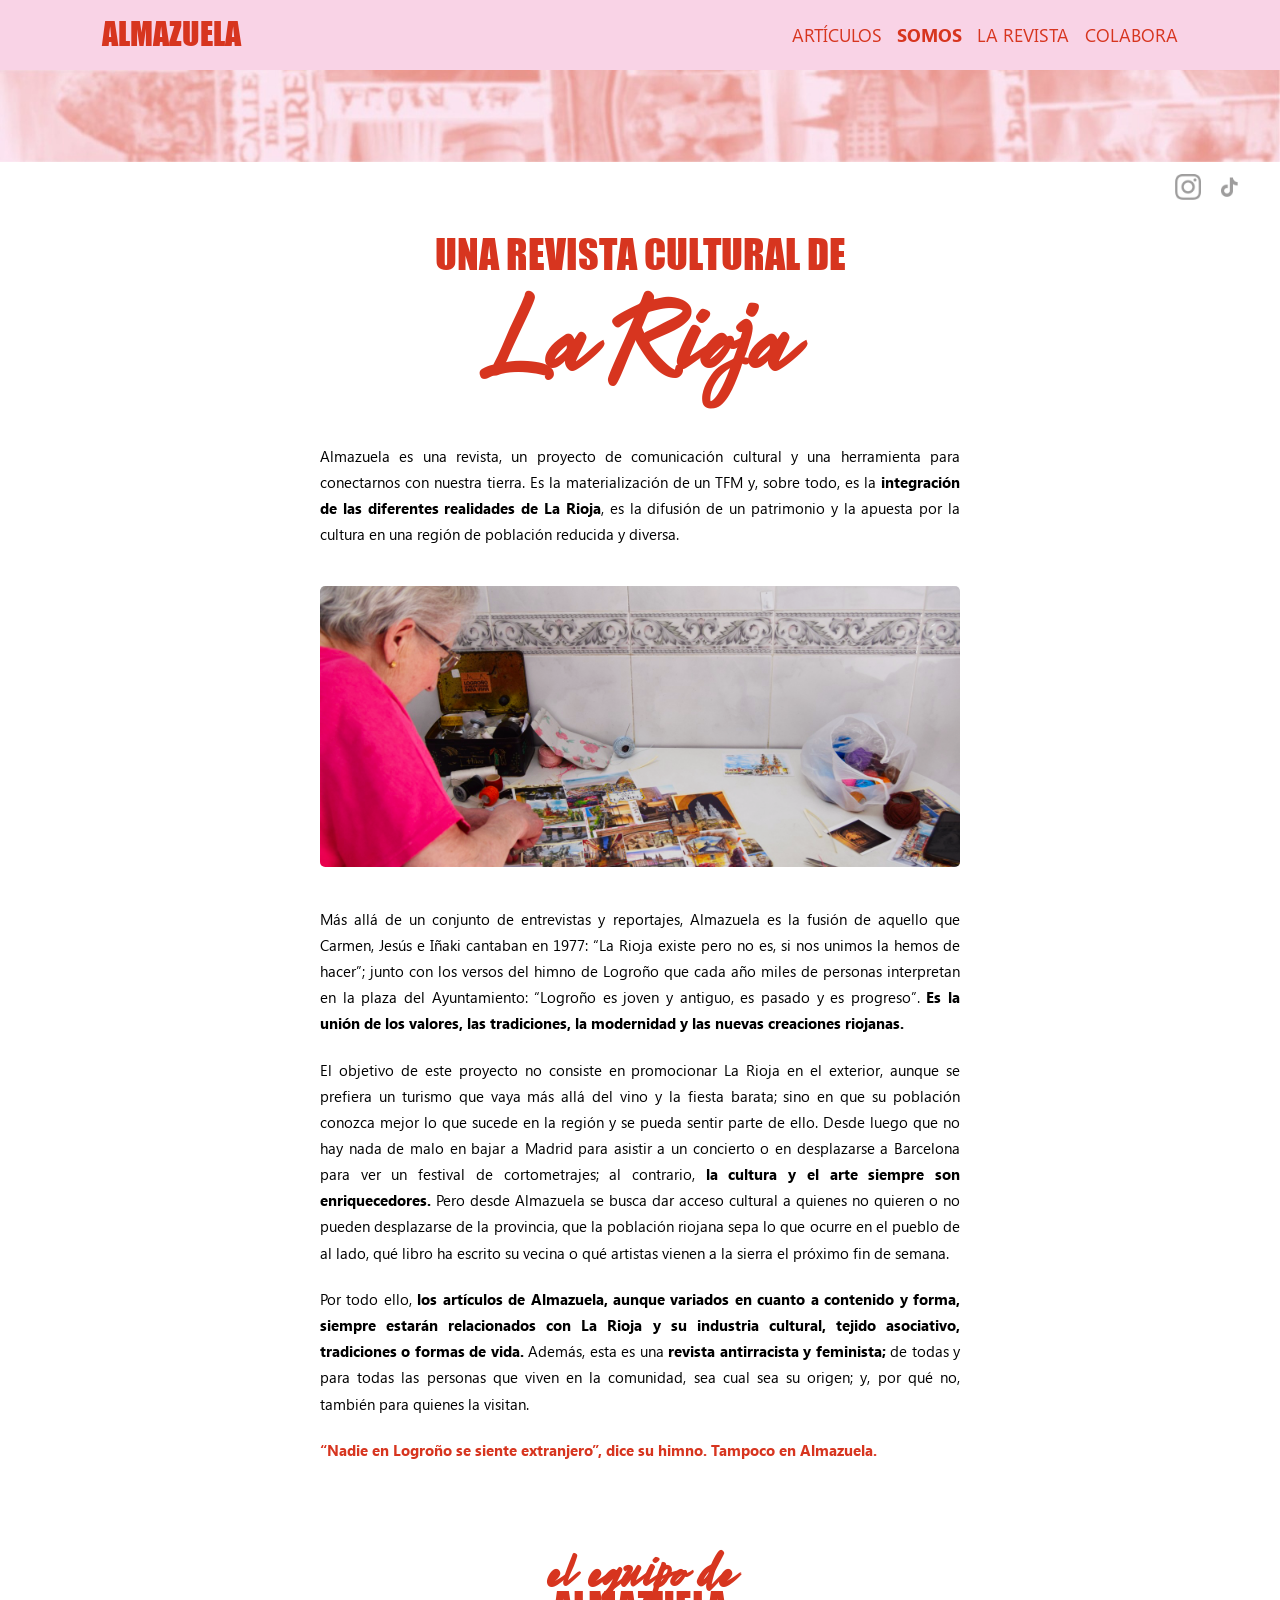
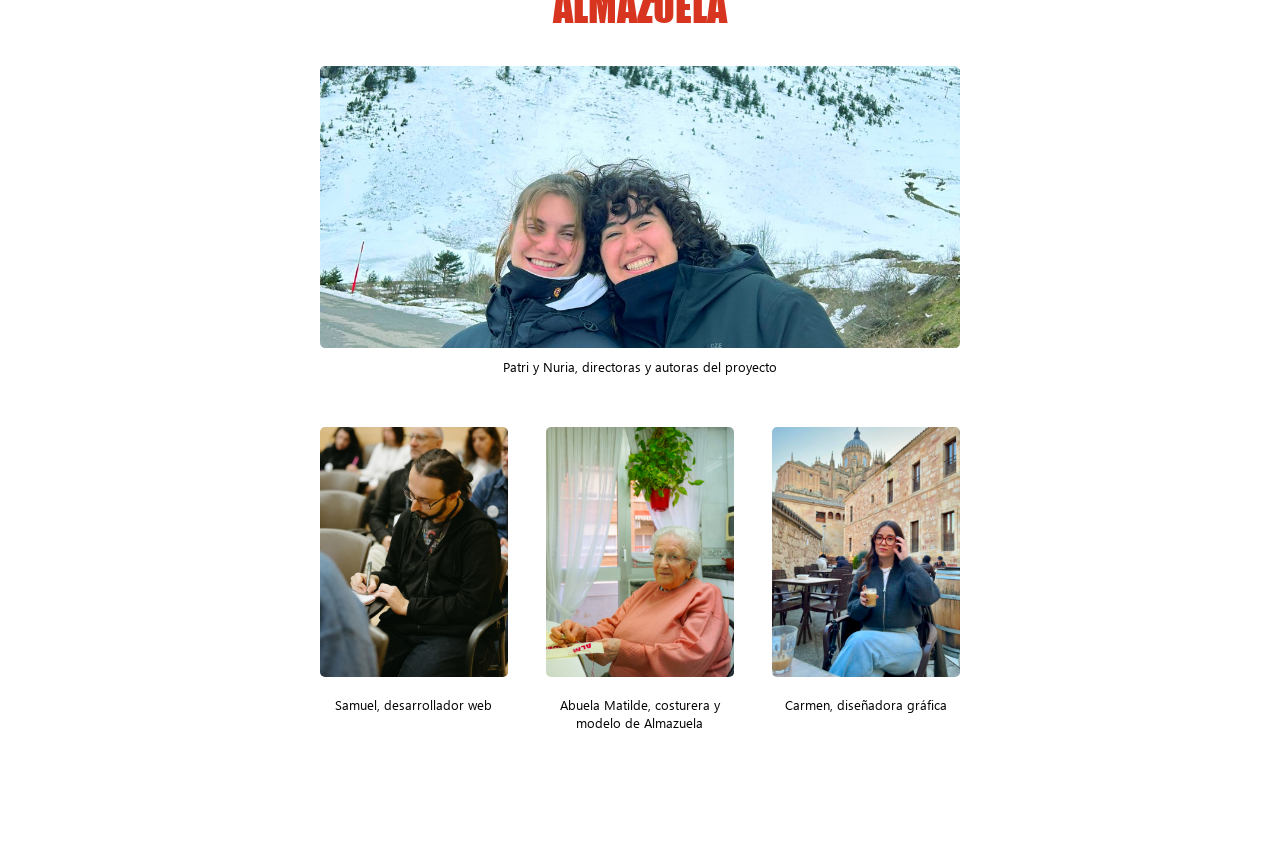
==== aboutUs.html @ 5dbdb1f9 "light mode" ====
<!DOCTYPE html>
<html lang="es">
<head>
    <meta charset="UTF-8">
    <meta name="viewport" content="width=device-width, initial-scale=1.0" /> 
    <meta name="color-scheme" content="light only">
    <meta name="supported-color-schemes" content="light">

    <title>Somos · Almazuela</title>
    <link rel="stylesheet" href="css/styles.css">
</head>

<body>
    <header id="js-header">
        <h1 id="logo">
            <a href="aboutUs.html">ALMAZUELA</a>
        </h1>

        <button class="menu-toggle" id="menuToggle">☰</button>

        <nav id="mobileMenu">
            <a class="headerLink" href="index.html">ARTÍCULOS</a>
            <a class="headerLinkSelected">SOMOS</a>
            <a class="headerLink" href="magazine.html">LA REVISTA</a>
            <a class="headerLink" href="collaborate.html">COLABORA</a>
        </nav>
    </header>

    <div class="flag">
        <img class="flag-img" src="img/Header.png" alt="flag"/>

        <div class="social-bar"> 
            <a href="https://www.instagram.com/almazuelarevista/" target="_blank">
                <img src="img/Instagram.png" alt="Instagram" class="social-icon">
            </a>
            <a href="https://www.tiktok.com/discover/almazuela">
                <img src="img/Tiktok.png" alt="Tiktok" class="social-icon">
            </a>
        </div>
    </div>

    <section class="about-wrapper">

        <h1 class="about-title">UNA REVISTA CULTURAL DE</h1>
        <h1 class="about-title-2">La Rioja</h1>

        <p class="about-body">
            Almazuela es una revista, un proyecto de comunicación cultural y una herramienta para conectarnos con nuestra tierra. Es la materialización de un TFM y, sobre todo, es la <strong>integración de las diferentes realidades de La Rioja</strong>, es la difusión de un patrimonio y la apuesta por la cultura en una región de población reducida y diversa.
        </p>

        <img class="about-image" src="img/aboutus1.png" alt="Nuria y Patri">

        <p class="about-body-2">
            Más allá de un conjunto de entrevistas y reportajes, Almazuela es la fusión de aquello que Carmen, Jesús e Iñaki cantaban en 1977: “La Rioja existe pero no es, si nos unimos la hemos de hacer”; junto con los versos del himno de Logroño que cada año miles de personas interpretan en la plaza del Ayuntamiento: “Logroño es joven y antiguo, es pasado y es progreso”.  
            <strong>Es la unión de los valores, las tradiciones, la modernidad y las nuevas creaciones riojanas.</strong>
        </p>

        <p class="about-body-2">
            El objetivo de este proyecto no consiste en promocionar La Rioja en el exterior, aunque se prefiera un turismo que vaya más allá del vino y la fiesta barata; sino en que su población conozca mejor lo que sucede en la región y se pueda sentir parte de ello. Desde luego que no hay nada de malo en bajar a Madrid para asistir a un concierto o en desplazarse a Barcelona para ver un festival de cortometrajes; al contrario, <strong>la cultura y el arte siempre son enriquecedores.</strong> Pero desde Almazuela se busca dar acceso cultural a quienes no quieren o no pueden desplazarse de la provincia, que la población riojana sepa lo que ocurre en el pueblo de al lado, qué libro ha escrito su vecina o qué artistas vienen a la sierra el próximo fin de semana.
        </p>

        <p class="about-body-2">
            Por todo ello, <strong>los artículos de Almazuela, aunque variados en cuanto a contenido y forma, siempre estarán relacionados con La Rioja y su industria cultural, tejido asociativo, tradiciones o formas de vida.</strong> Además, esta es una <strong>revista antirracista y feminista;</strong> de todas y para todas las personas que viven en la comunidad, sea cual sea su origen; y, por qué no, también para quienes la visitan.
        </p>

        <p class="about-body-3">
            <strong>“Nadie en Logroño se siente extranjero”, dice su himno. Tampoco en Almazuela.</strong>
        </p>

    </section>

    <!-- EQUIPO -->
    <section class="about-wrapper">

        <h1 class="about-title-3">el equipo de</h1>
        <h1 class="about-title-4">ALMAZUELA</h1>

        <img class="team-leader" src="img/nuriaypatri1.jpg" alt="Nuria y Patri">
        <p class="team-role">Patri y Nuria, directoras y autoras del proyecto</p>

        <div class="team-section">

            <div class="team-member">
                <img src="img/Samuel.JPG" alt="Samuel">
                <p class="team-role">Samuel, desarrollador web</p>
            </div>

            <div class="team-member">
                <img src="img/Matilde.JPG" alt="Abuela Matilde">
                <p class="team-role">Abuela Matilde, costurera y modelo de Almazuela</p>
            </div>

            <div class="team-member">
                <img src="img/Carmen.JPG" alt="Carmen">
                <p class="team-role">Carmen, diseñadora gráfica</p>
            </div>

        </div>

    </section>

    <script src="js/header.js"></script>

</body>
</html>
---- css/styles.css ----
/* --------------------------------------------- */
/* RESET + GLOBAL */
/* --------------------------------------------- */

@font-face {
    font-family: "Bright Sunshine";
    src: url("../fonts/BrightSunshineDemo.ttf") format("truetype");
    font-weight: normal;
    font-style: normal;
}

@font-face {
    font-family: "SegoeCustom";
    src: url("../fonts/segoeuithis.ttf") format("truetype");
    font-weight: 400;
}

@font-face {
    font-family: "SegoeCustom";
    src: url("../fonts/segoeuithibd.ttf") format("truetype");
    font-weight: 700;
}

@font-face {
    font-family: "SegoeCustom";
    src: url("../fonts/segoeuithisi.ttf") format("truetype");
    font-weight: 400;
    font-style: italic;
}

@font-face {
    font-family: "SegoeCustom";
    src: url("../fonts/segoeuithisz.ttf") format("truetype");
    font-weight: 300;
}

@font-face {
    font-family: "ImpactCustom";
    src: url("../fonts/impact.ttf") format("truetype");
    font-weight: 400;
    font-style: normal;
}

@font-face {
    font-family: "ImpactCustom";
    src: url("../fonts/Impacted.ttf") format("truetype");
    font-weight: 700;
    font-style: normal;
}

@font-face {
    font-family: "ImpactCustom";
    src: url("../fonts/unicode.impact.ttf") format("truetype");
    font-weight: 400;
    font-style: normal;
}

:root {
    color-scheme: light;
}

html {
    color-scheme: light !important;
    background-color: #ffffff !important;
}

html, body {
    forced-color-adjust: none !important;
    background-color: #ffffff !important;
    color: #000000 !important;
}

html, body, #root, main {
    background: #ffffff !important;
}

*,
*::before,
*::after {
    box-sizing: border-box;
}

body {
    margin: 0;
    padding: 0;
}

a {
    text-decoration: none;
    color: #fcfcfc;
    font-weight: 300;
    transition: color 0.3s;
    font-size: clamp(14px, 0.9vw, 20px);
}

a:hover {
    color: #fff;
}

/* --------------------------------------------- */
/* HEADER */
/* --------------------------------------------- */

header {
    width: 100%;
    height: clamp(70px, 4vw, 100px);
    position: fixed;
    top: 0;
    left: 0;
    z-index: 999;
    background-color: #F9D3E6;
    display: flex;
    align-items: center;
    justify-content: space-between;
    padding: 0 clamp(10px, 2vw, 40px);
}

#logo {
    margin-left: clamp(10px, 3vw, 125px);
    font-family: "ImpactCustom";
    font-size: clamp(32px, 2.4vw, 60px);
    font-weight: 400;
    color: #D7351F;
    line-height: 1;
}

#logo a {
    all: inherit;         
    text-decoration: none;
    display: inline-block;
}


#mobileMenu {
    display: flex;
    margin-right: clamp(10px, 6vw, 375px);
    gap: clamp(10px, 1.2vw, 30px);
}

#mobileMenu a {
    font-family: "SegoeCustom";
    font-size: clamp(18px, 1.2vw, 24px);
    color: #D7351F;
    font-weight: 400;
}

.headerLinkSelected {
    font-weight: 800 !important;
} 

.menu-toggle {
    display: none;
    background: none;
    border: none;
    font-size: clamp(28px, 1.6vw, 40px);
    color: #D7351F;
    cursor: pointer;
    margin-right: clamp(10px, 2vw, 40px);
}

/* HEADER SCROLL */

header.smaller {
    height: clamp(60px, 3vw, 75px);
}

header.smaller #logo {
    font-size: clamp(24px, 1.4vw, 35px);
}

header.smaller #mobileMenu a {
    line-height: clamp(30px, 2vw, 75px);
}

/* --------------------------------------------- */
/* SOCIAL BAR */
/* --------------------------------------------- */

.social-bar {
    position: absolute;
    top: 100%;
    right: clamp(10px, 3vw, 80px);
    margin-top: clamp(10px, 1vw, 20px);
    display: flex;
    gap: clamp(10px, 1.2vw, 20px);
}

.social-icon {
    width: clamp(20px, 2vw, 35px);
    height: clamp(20px, 2vw, 35px);
    object-fit: contain;
    cursor: pointer;
    transition: transform 0.2s;
    border-radius: clamp(2px, 0.4vw, 6px);
}

.social-icon:hover {
    transform: scale(1.15);
}

/* --------------------------------------------- */
/* FLAG SECTION */
/* --------------------------------------------- */

.flag {
    position: relative;
    margin-top: clamp(40px, 3vw, 70px);
    width: 100%;
    z-index: 1;
}

.flag-img {
    width: 100%;
    height: auto;
    display: block;
}

/* --------------------------------------------- */
/* SELECTOR SUPERIOR */
/* --------------------------------------------- */

.selector {
    margin: clamp(20px, 3vw, 40px) auto clamp(10px, 2vw, 20px) auto;
    width: 90%;
    display: flex;
    gap: clamp(20px, 3vw, 40px);
    padding-bottom: clamp(6px, 0.6vw, 12px);
    border-bottom: clamp(3px, 0.6vw, 6px) solid #D7351F;
}

.selector-btn {
    background: none;
    border: none;
    font-size: clamp(16px, 1.2vw, 22px);
    font-family: 'SegoeCustom';
    color: #888;
    cursor: pointer;
    padding: 0;
    transition: color 0.2s ease;
}

.selector-btn:hover {
    color: #D7351F;
}

.selector-btn.active {
    color: #D7351F;
}

/* --------------------------------------------- */
/* ARTICLES GRID */
/* --------------------------------------------- */

.articles-grid {
    width: 90%;
    margin: 0 auto;
    display: grid;
    grid-template-columns: repeat(3, 1fr);
    gap: clamp(20px, 3vw, 40px);
}

.articles {
    cursor: pointer;
    font-family: "SegoeCustom";
}

.articles img {
    width: 100%;
    height: auto;
    border-radius: clamp(2px, 0.4vw, 6px);
}

.articles .meta {
    font-size: clamp(12px, 0.8vw, 14px);
    color: #555;
    margin-top: clamp(4px, 0.6vw, 8px);
}

.articles .titulo {
    font-size: clamp(16px, 1.2vw, 20px);
    font-weight: bold;
    margin-top: clamp(6px, 0.8vw, 10px);
}

/* --------------------------------------------- */
/* ARTICLE PAGE */
/* --------------------------------------------- */

.article-wrapper {
    width: clamp(260px, 33%, 900px);
    margin: clamp(60px, 6vw, 90px) auto clamp(40px, 4vw, 60px);
    font-family: "SegoeCustom";
    color: black;
}

.article-title {
    font-size: clamp(24px, 2vw, 36px);
    font-weight: 700;
    margin-bottom: clamp(6px, 0.8vw, 10px);
}

.article-meta {
    font-size: clamp(12px, 0.8vw, 14px);
    color: #777;
    margin-bottom: clamp(15px, 1.6vw, 25px);
}

.article-subtitle {
    font-size: clamp(18px, 1.6vw, 24px);
    font-weight: 700;
    color: #D7351F;
    margin-bottom: clamp(10px, 1.2vw, 20px);
}

.article-body {
    font-size: clamp(14px, 1.2vw, 18px);
    line-height: 1.6;
    margin-bottom: clamp(20px, 2vw, 30px);
}

.article-image {
    width: 100%;
    margin-bottom: clamp(4px, 0.6vw, 5px);
}

.article-caption {
    font-size: clamp(12px, 0.8vw, 14px);
    font-style: italic;
    color: #555;
    margin-bottom: clamp(20px, 3vw, 40px);
}

/* --------------------------------------------- */
/* MAGAZINE */
/* --------------------------------------------- */

.magazine-wrapper {
    width: clamp(300px, 70%, 1800px);
    margin: clamp(40px, 5vw, 80px) auto clamp(30px, 4vw, 60px);
    font-family: "SegoeCustom";
    color: black;
    text-align: center;
}

.magazine-grid {
    display: grid;
    grid-template-columns: 1fr 1fr;
    gap: clamp(30px, 4vw, 60px);
}

.magazine-item {
    text-align: center;
}

.magazine-number {
    font-size: clamp(40px, 3vw, 70px);
    font-weight: 500;
    font-family: "ImpactCustom", Haettenschweiler, 'Arial Narrow Bold', sans-serif;
    color: #D7351F;
    margin-bottom: 0;
}

.magazine-name {
    font-family: "Bright Sunshine", "SegoeCustom", sans-serif;
    font-size: clamp(40px, 4vw, 70px);
    font-weight: normal;
    color: #D7351F;
    margin-top: 0;
    margin-bottom: clamp(10px, 2vw, 30px);
}

.magazine-image {
    width: 100%;
    max-width: clamp(200px, 16vw, 420px);
    height: auto;
    margin: 0 auto clamp(10px, 1.2vw, 15px);
    display: block;
    object-fit: contain;
    transition: transform 0.3s ease;
    border-radius: clamp(2px, 0.4vw, 6px);
}

.magazine-image:hover {
    transform: scale(1.05);
}

.magazine-link {
    font-size: clamp(14px, 1.2vw, 18px);
    color: #D7351F;
    text-decoration: none;
    font-weight: 600;
}

/* --------------------------------------------- */
/* ABOUT US */
/* --------------------------------------------- */

.about-wrapper {
    width: clamp(300px, 50%, 1250px);
    margin: clamp(60px, 6vw, 90px) auto clamp(40px, 4vw, 60px);
    font-family: "SegoeCustom";
    color: black;
    text-align: center;
}

.about-title {
    font-size: clamp(40px, 3vw, 70px);
    font-weight: 500;
    font-family: "ImpactCustom", Haettenschweiler, 'Arial Narrow Bold', sans-serif;
    color: #D7351F;
    margin-bottom: 0;
}

.about-title-2 {
    font-family: "Bright Sunshine", "SegoeCustom", sans-serif;
    font-size: clamp(80px, 8vw, 200px);
    color: #D7351F;
    margin-top: 0;
    margin-bottom: clamp(10px, 2vw, 30px);
}

.about-title-3 {
    font-family: "Bright Sunshine", "SegoeCustom", sans-serif;
    font-size: clamp(50px, 4vw, 100px);
    color: #D7351F;
    margin-top: 0;
    margin-bottom: clamp(-20px, -1vw, -30px);
}

.about-title-4 {
    font-size: clamp(40px, 3vw, 70px);
    font-weight: 500;
    font-family: "ImpactCustom", Haettenschweiler, 'Arial Narrow Bold', sans-serif;
    color: #D7351F;
    margin-top: clamp(-20px, -1vw, -30px);
    margin-bottom: clamp(20px, 3vw, 40px);
}

.about-body,
.about-body-2,
.about-body-3 {
    font-size: clamp(14px, 1.2vw, 20px);
    line-height: 1.7;
    margin-bottom: clamp(15px, 1.6vw, 25px);
    text-align: justify;
    margin-left: auto;
    margin-right: auto;
}

.about-body-3 {
    color: #D7351F;
}

.about-image {
    width: 100%;
    height: clamp(250px, 22vw, 550px);
    object-fit: cover;
    display: block;
    margin: clamp(20px, 3vw, 40px) 0;
    border-radius: clamp(2px, 0.4vw, 6px);
}

/* --------------------------------------------- */
/* TEAM SECTION */
/* --------------------------------------------- */

.team-section {
    width: 100%;
    margin: clamp(40px, 4vw, 60px) auto clamp(80px, 8vw, 120px);
    display: flex;
    justify-content: space-between;
    gap: clamp(20px, 3vw, 40px);
}

.team-leader {
    width: 100%;
    height: clamp(250px, 22vw, 550px);
    object-fit: cover;
    display: block;
    margin-top: clamp(20px, 3vw, 40px);
    margin-bottom: clamp(6px, 0.8vw, 10px);
    border-radius: clamp(2px, 0.4vw, 6px);
}

.team-member {
    width: 33%;
    text-align: center;
    font-family: "SegoeCustom";
}

.team-member img {
    width: 100%;
    aspect-ratio: 3 / 4;
    object-fit: cover;
    border-radius: clamp(2px, 0.4vw, 6px);
    margin-bottom: clamp(6px, 0.8vw, 10px);
}

.team-role {
    font-size: clamp(12px, 1vw, 16px);
    line-height: 1.4;
    margin-top: clamp(4px, 0.6vw, 5px);
}

/* --------------------------------------------- */
/* COLLABORATE */
/* --------------------------------------------- */

.collaborate {
    width: clamp(300px, 60vw, 1500px);
    margin: clamp(20px, 4vw, 40px) auto;
    padding: 0 clamp(10px, 2vw, 20px);
    font-family: "Inter", sans-serif;
    color: #222;
}

.collaborate-mail-link {
    color: inherit;
    font-weight: 700;
    text-decoration: none;
}

.intro-section p {
    font-size: clamp(14px, 1.2vw, 20px);
    line-height: 1.6;
    margin-bottom: clamp(10px, 2vw, 20px);
    text-align: justify;
}

.intro-section a {
    display: block;
    text-align: center;
}

.contribute-image {
    width: clamp(120px, 35%, 600px);
    margin-top: clamp(6px, 1vw, 10px);
    border-radius: clamp(2px, 0.4vw, 6px);
}

/* --------------------------------------------- */
/* MOBILE BREAKPOINT */
/* --------------------------------------------- */

@media (max-width: 900px) {

    .menu-toggle {
        display: flex;
        align-items: center;
        z-index: 1001;
    }

    #mobileMenu {
        position: fixed;
        top: clamp(70px, 4vw, 100px); 
        left: 0;
        width: 100%;
        background: #F9D3E6;
        flex-direction: column;
        align-items: center;
        gap: clamp(10px, 3vw, 20px);
        padding: clamp(10px, 3vw, 20px) 0;
        display: none;
        margin-right: 0;
        z-index: 1000;
    }

    #mobileMenu.open {
        display: flex;
    }

    #mobileMenu a {
        font-size: clamp(18px, 4vw, 26px);
        line-height: 1.4;
    }

    .social-bar {
        position: static;
        display: flex;          
        justify-content: flex-end;
        margin-top: clamp(10px, 3vw, 20px);
        width: 100%;
        padding-right: clamp(10px, 3vw, 20px);
    }

    .flag {
        margin-top: clamp(70px, 8vw, 100px);
    }

    .flag-img {
        width: 100%;
        height: auto;
        display: block;
    }

    header.menu-open {
        height: clamp(70px, 4vw, 100px);
    }

    header.menu-open #logo {
        font-size: clamp(32px, 2.4vw, 60px); 
    }

    .team-section {
        flex-direction: row;
        justify-content: center;
        gap: clamp(10px, 3vw, 20px);
        align-items: flex-start; 
    }

    .team-member {
        width: 33%;
        text-align: center;
        display: flex;
        flex-direction: column;
        align-items: center;
    }

    .team-member img {
        width: 100%;
        aspect-ratio: 3 / 4;   
        object-fit: cover;
        border-radius: clamp(2px, 0.4vw, 6px);
        flex-shrink: 0;        
    }

    .team-role {
        margin-top: clamp(6px, 1vw, 10px);
        min-height: 3.5em;     
        display: flex;
        align-items: center;
        justify-content: center;
    }

    .about-wrapper,
    .magazine-wrapper,
    .article-wrapper,
    .collaborate,
    .selector,
    .articles-grid {
        width: 80% !important; 
        margin-left: auto;
        margin-right: auto;
    }

    .about-wrapper,
    .magazine-wrapper,
    .article-wrapper {
        max-width: none;
        margin: clamp(30px, 3vw, 45px) auto clamp(18px, 1.8vw, 30px);
    }

    .magazine-grid {
        grid-template-columns: 1fr;
    }

    .articles-grid {
        grid-template-columns: 1fr;
    }
}
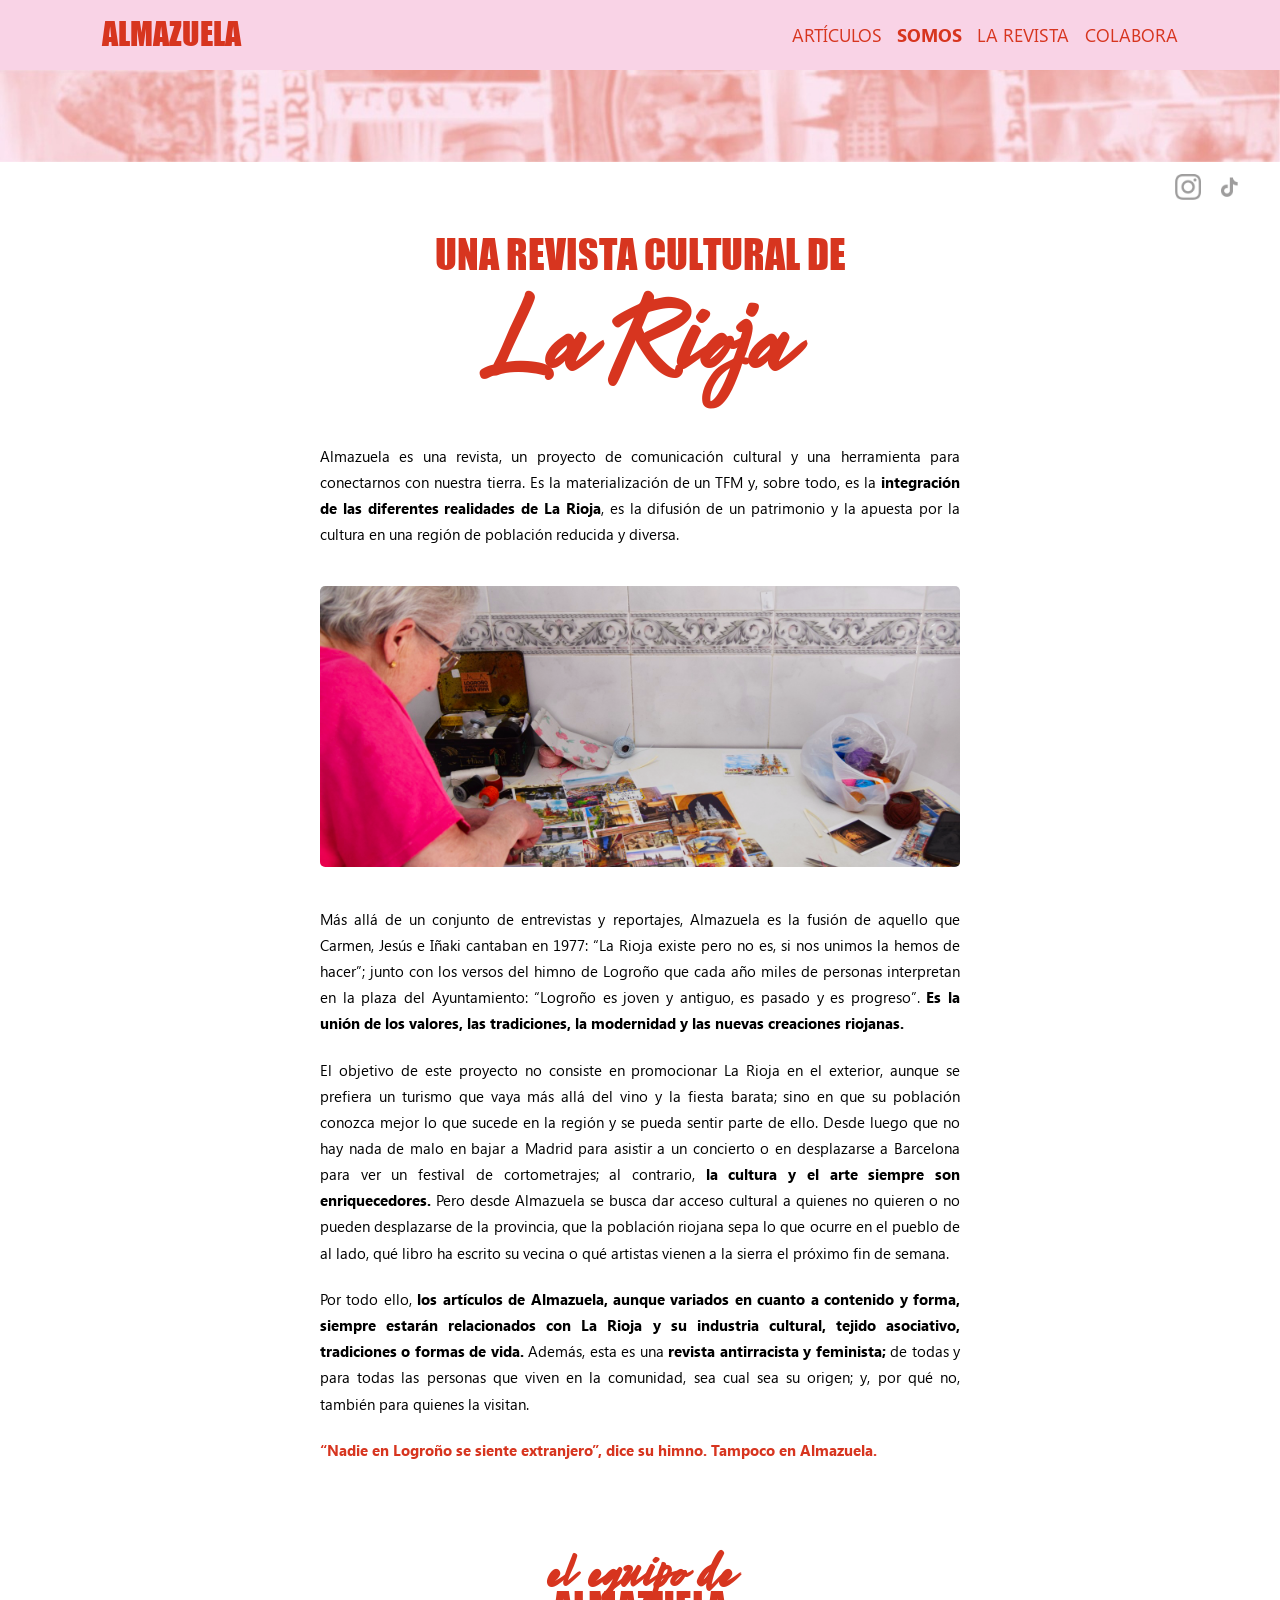
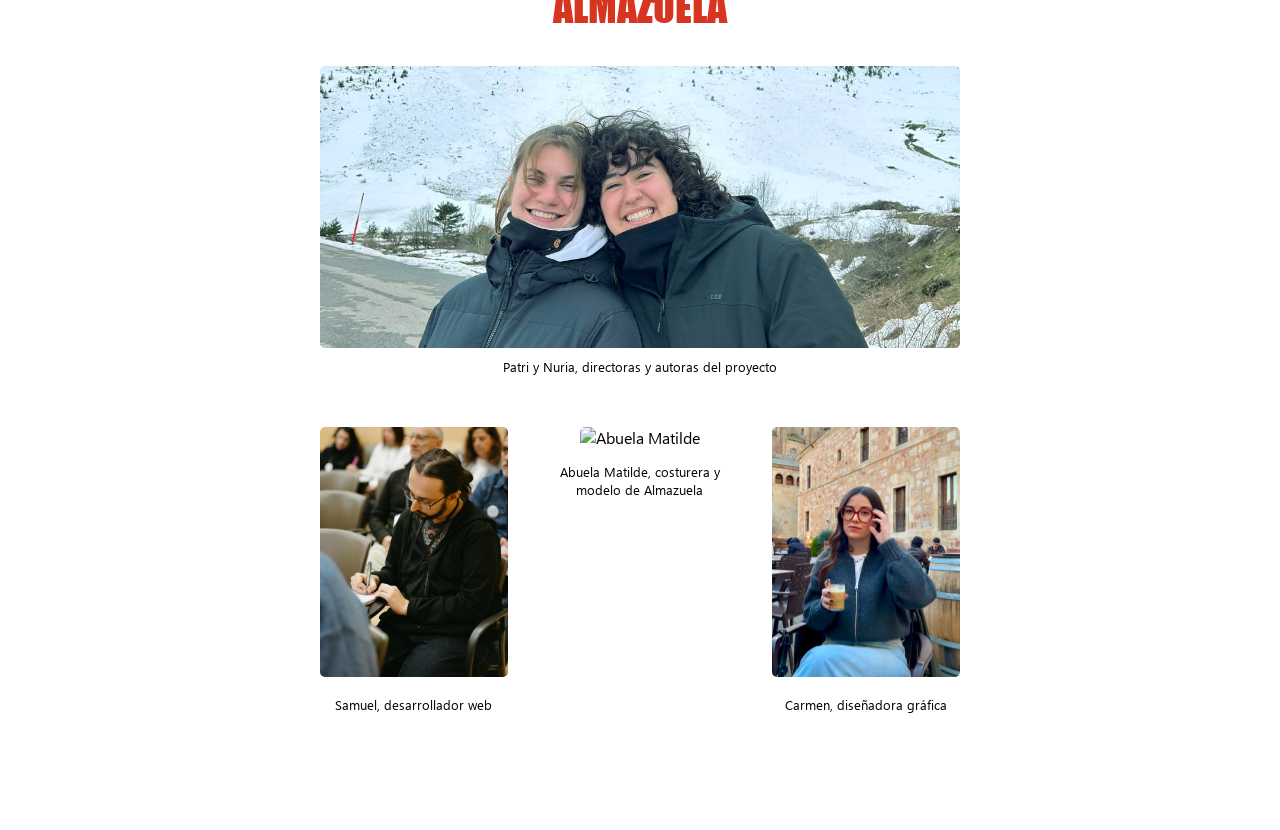
==== commit 1b2868e7: "adjustments" ====
--- a/aboutUs.html
+++ b/aboutUs.html
@@ -75,7 +75,7 @@
         <h1 class="about-title-3">el equipo de</h1>
         <h1 class="about-title-4">ALMAZUELA</h1>
 
-        <img class="team-leader" src="img/nuriaypatri1.jpg" alt="Nuria y Patri">
+        <img class="team-leader" src="img/nuriaypatri1.png" alt="Nuria y Patri">
         <p class="team-role">Patri y Nuria, directoras y autoras del proyecto</p>
 
         <div class="team-section">
@@ -86,7 +86,7 @@
             </div>
 
             <div class="team-member">
-                <img src="img/Matilde.JPG" alt="Abuela Matilde">
+                <img src="img/Matilde.png" alt="Abuela Matilde">
                 <p class="team-role">Abuela Matilde, costurera y modelo de Almazuela</p>
             </div>
 
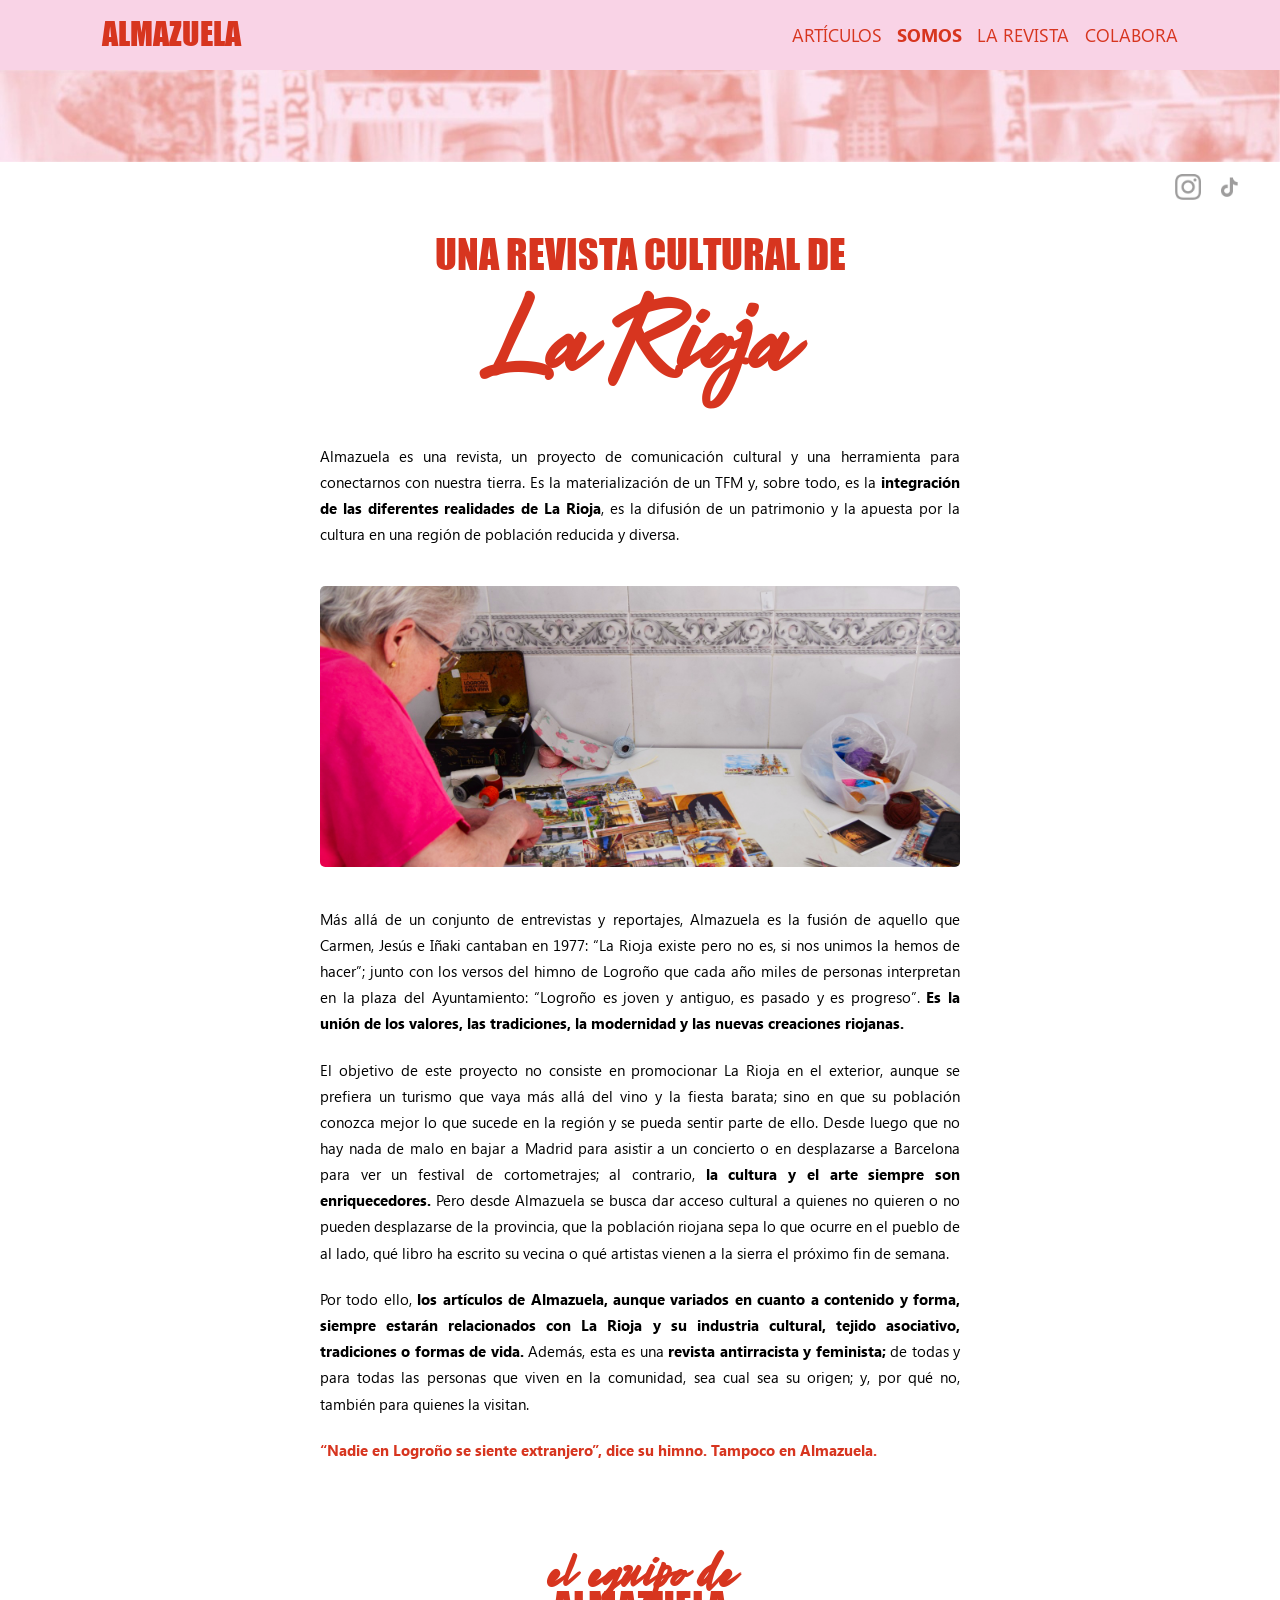
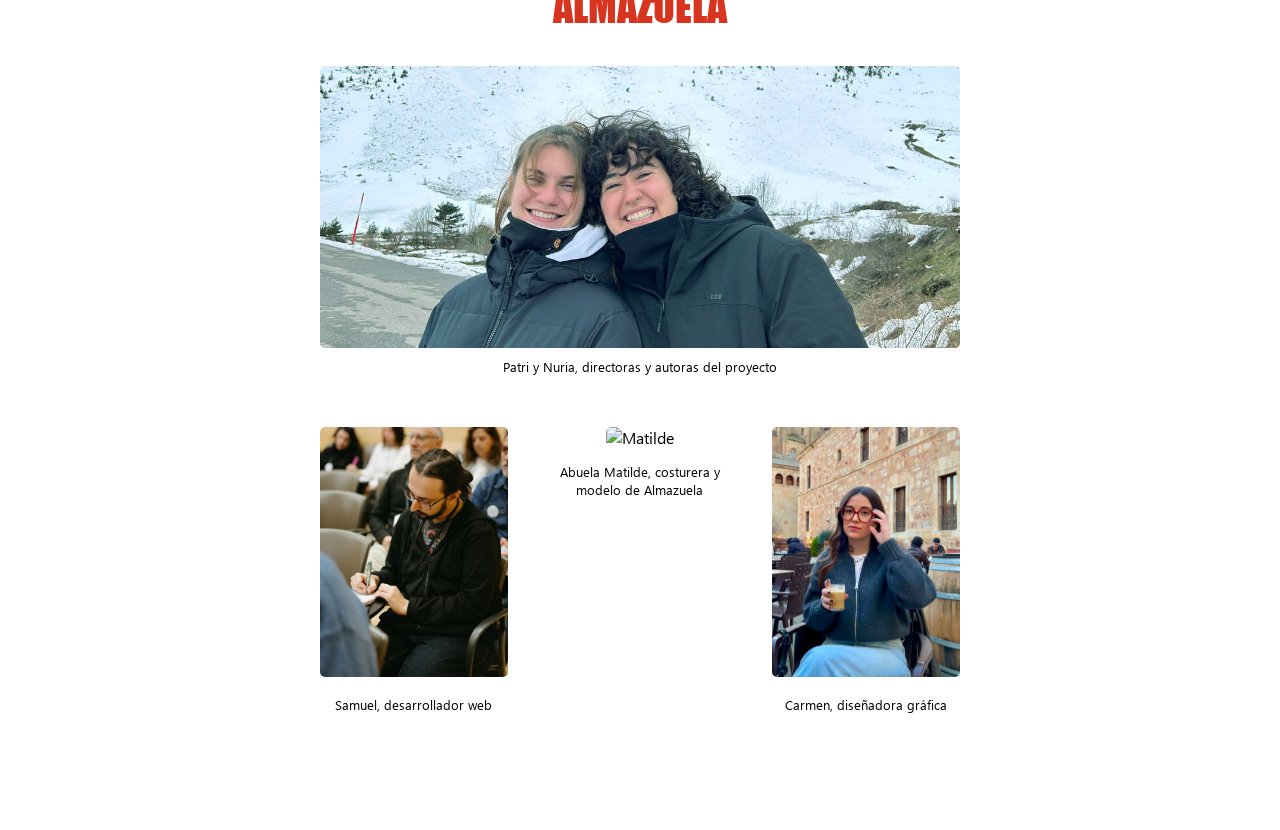
==== commit c76d15c9: "." ====
--- a/aboutUs.html
+++ b/aboutUs.html
@@ -86,7 +86,7 @@
             </div>
 
             <div class="team-member">
-                <img src="img/Matilde.png" alt="Abuela Matilde">
+                <img src="img/Matilde.png" alt="Matilde">
                 <p class="team-role">Abuela Matilde, costurera y modelo de Almazuela</p>
             </div>
 
--- a/css/styles.css
+++ b/css/styles.css
@@ -294,7 +294,7 @@
 }
 
 .article-title {
-    font-size: clamp(24px, 2vw, 36px);
+    font-size: clamp(28px, 2vw, 36px);
     font-weight: 700;
     margin-bottom: clamp(6px, 0.8vw, 10px);
 }
@@ -306,7 +306,7 @@
 }
 
 .article-subtitle {
-    font-size: clamp(18px, 1.6vw, 24px);
+    font-size: clamp(13px, 1.6vw, 16px);
     font-weight: 700;
     color: #D7351F;
     margin-bottom: clamp(10px, 1.2vw, 20px);
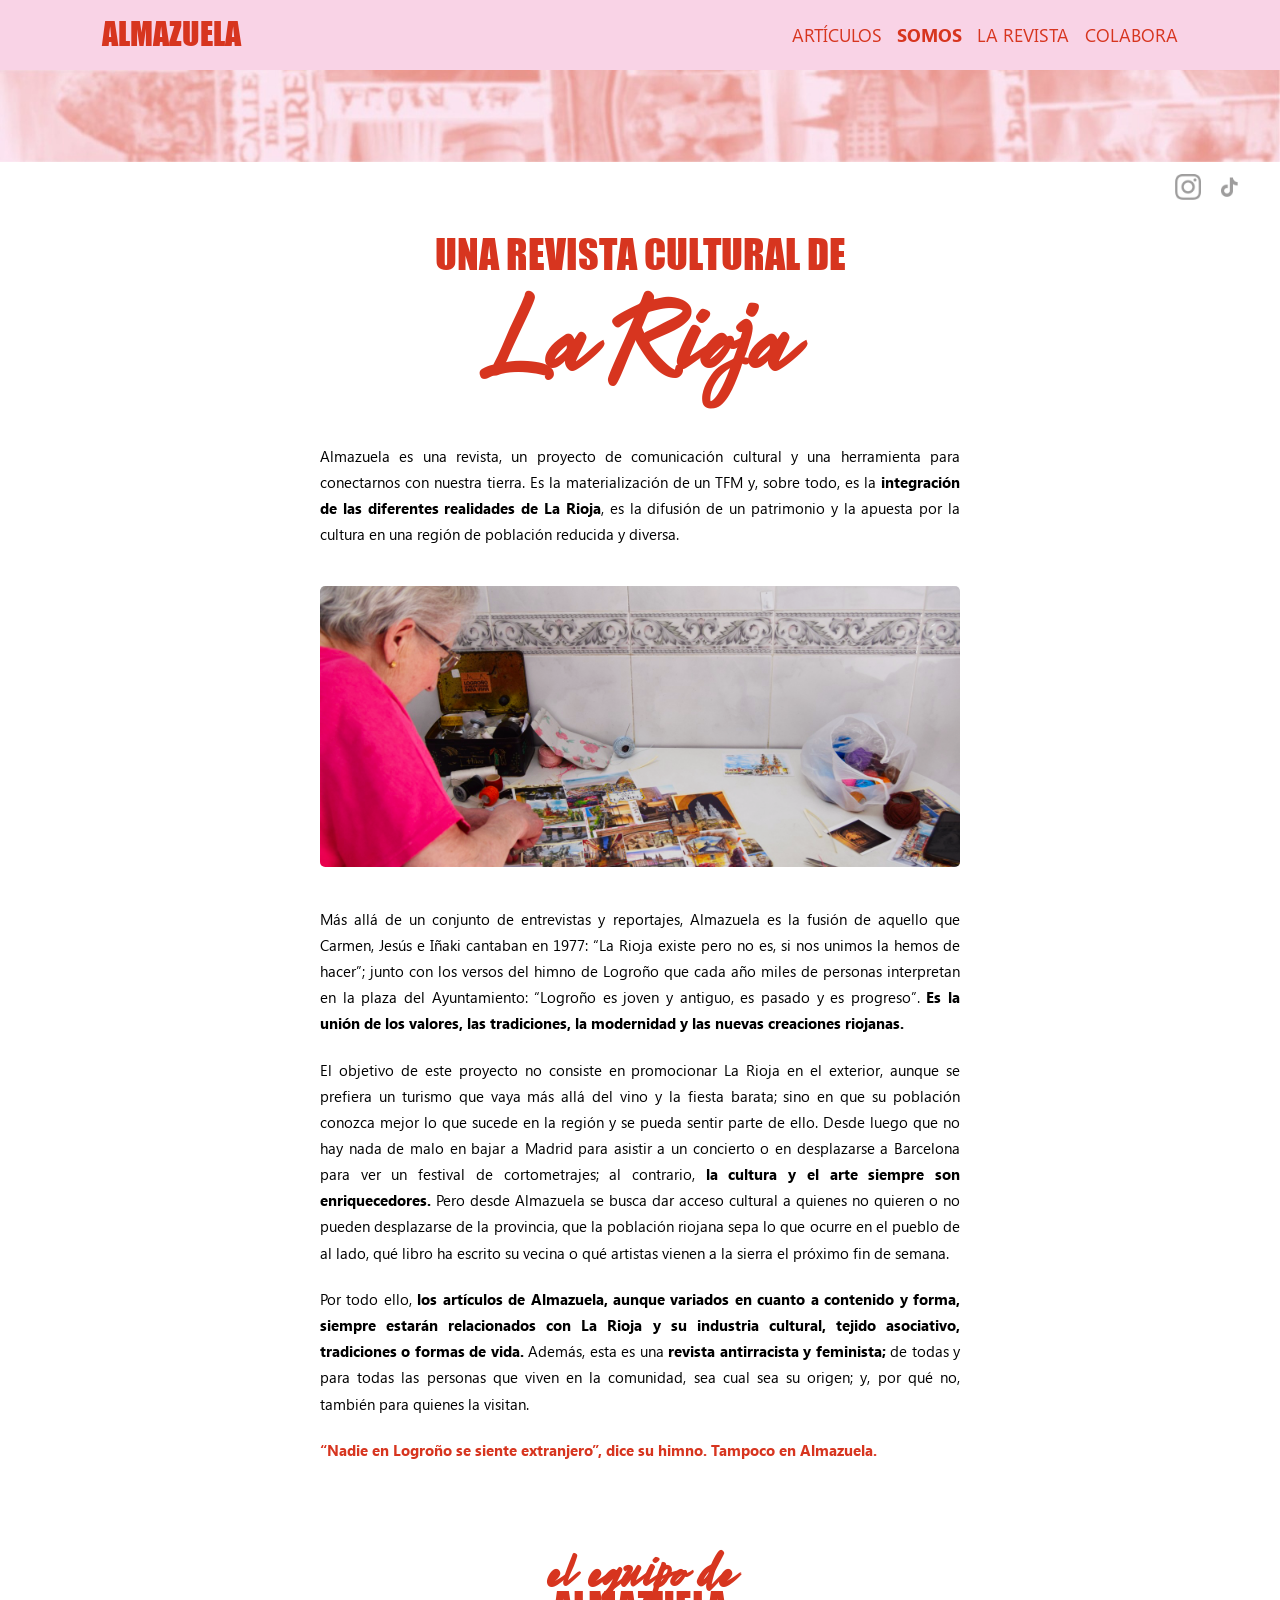
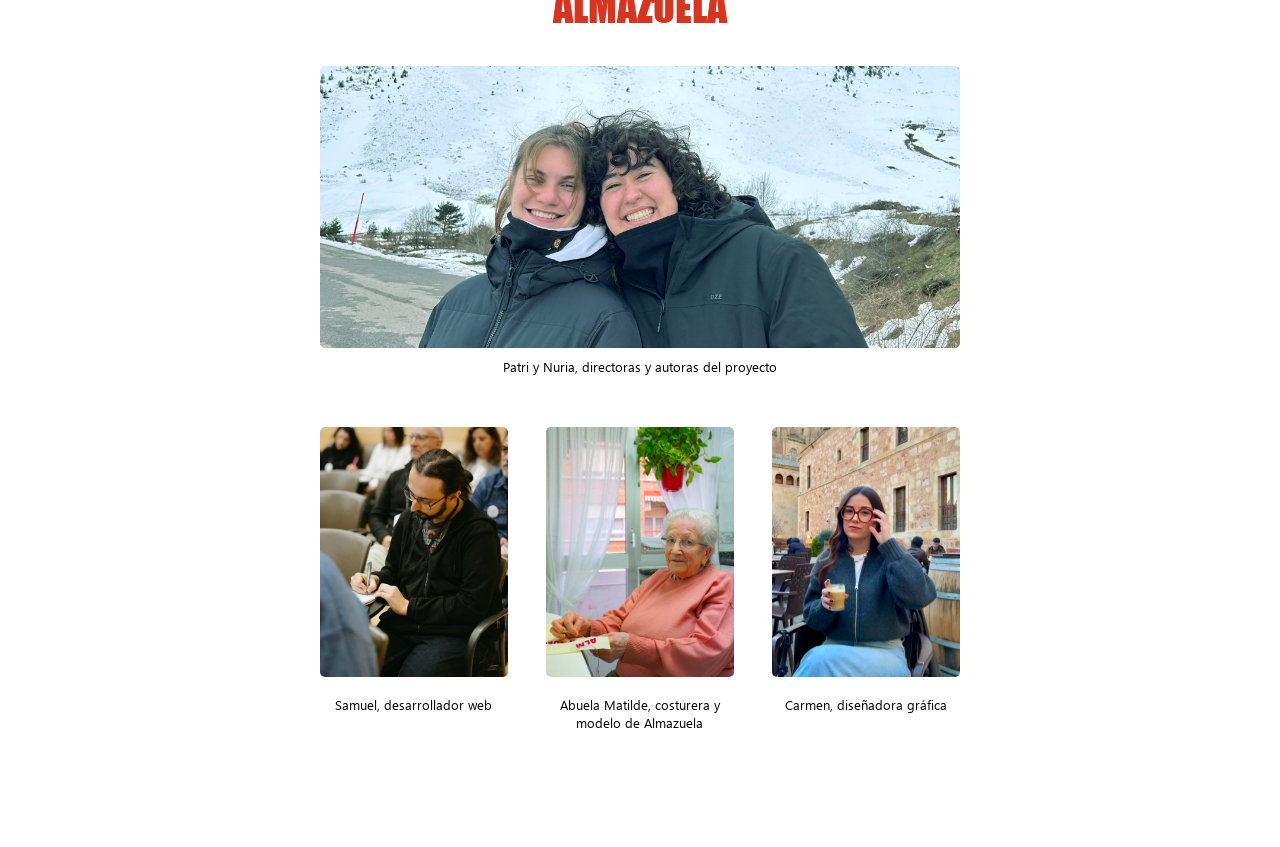
==== commit 56b0d12e: "several images fixes" ====
--- a/aboutUs.html
+++ b/aboutUs.html
@@ -69,7 +69,6 @@
 
     </section>
 
-    <!-- EQUIPO -->
     <section class="about-wrapper">
 
         <h1 class="about-title-3">el equipo de</h1>
@@ -86,7 +85,7 @@
             </div>
 
             <div class="team-member">
-                <img src="img/Matilde.png" alt="Matilde">
+                <img src="img/matilde.png" alt="Matilde">
                 <p class="team-role">Abuela Matilde, costurera y modelo de Almazuela</p>
             </div>
 
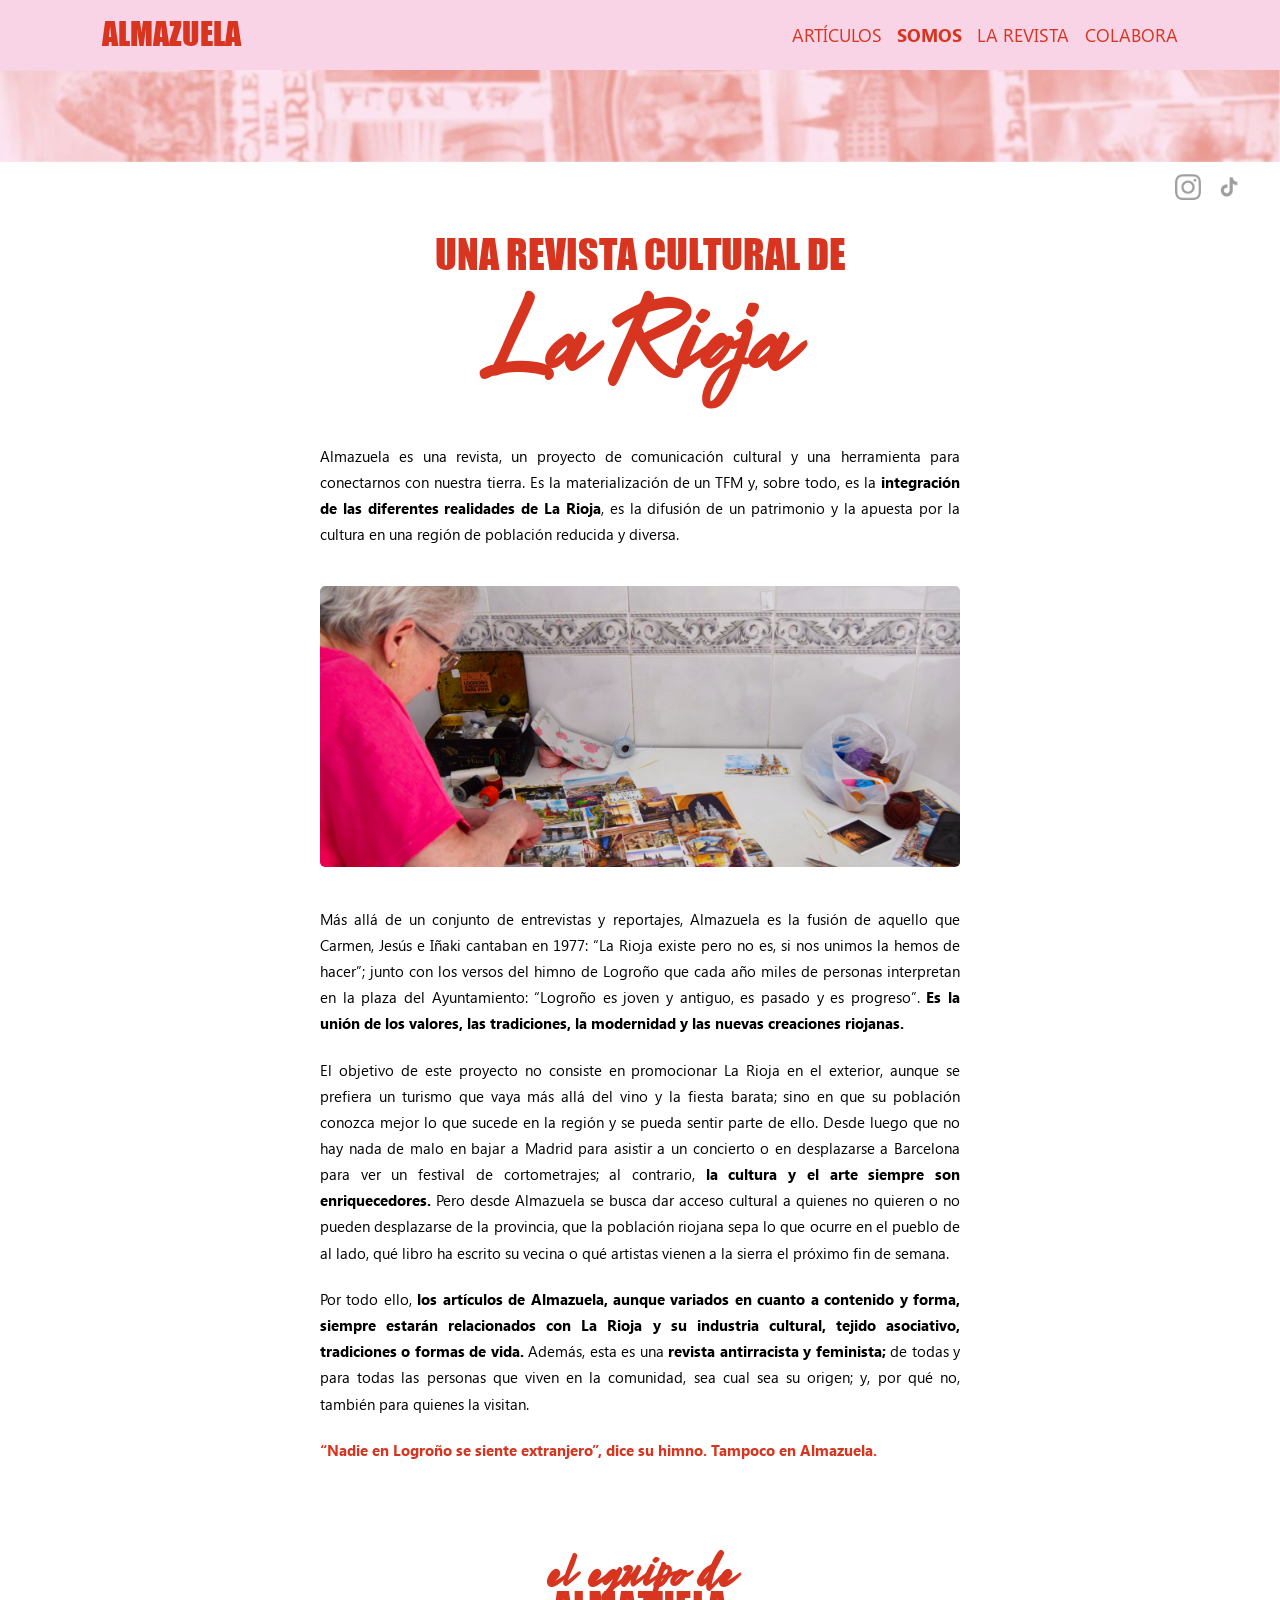
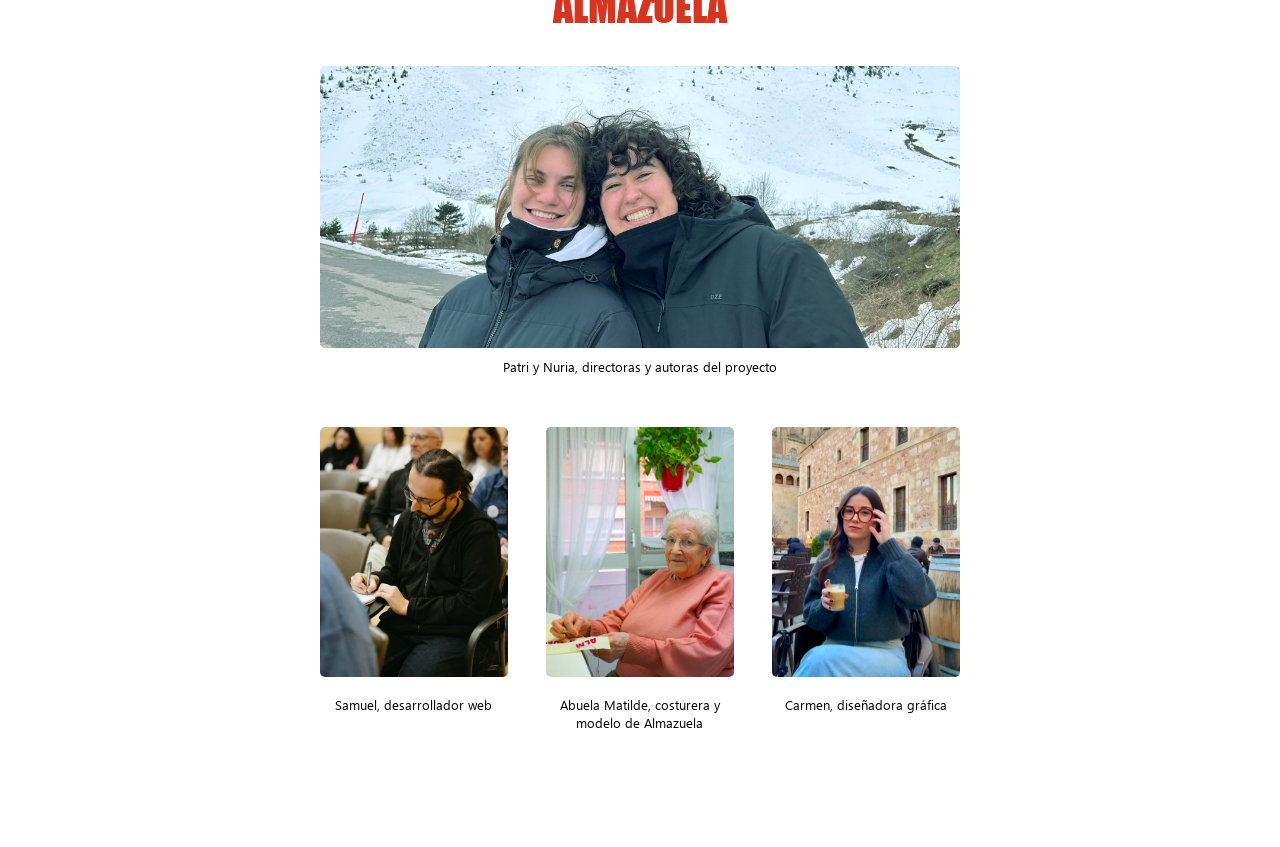
==== commit 8d73872c: "Add logo and fix filters" ====
--- a/aboutUs.html
+++ b/aboutUs.html
@@ -7,6 +7,7 @@
     <meta name="supported-color-schemes" content="light">
 
     <title>Somos · Almazuela</title>
+    <link rel="icon" type="image/png" href="img/logo128.png">
     <link rel="stylesheet" href="css/styles.css">
 </head>
 
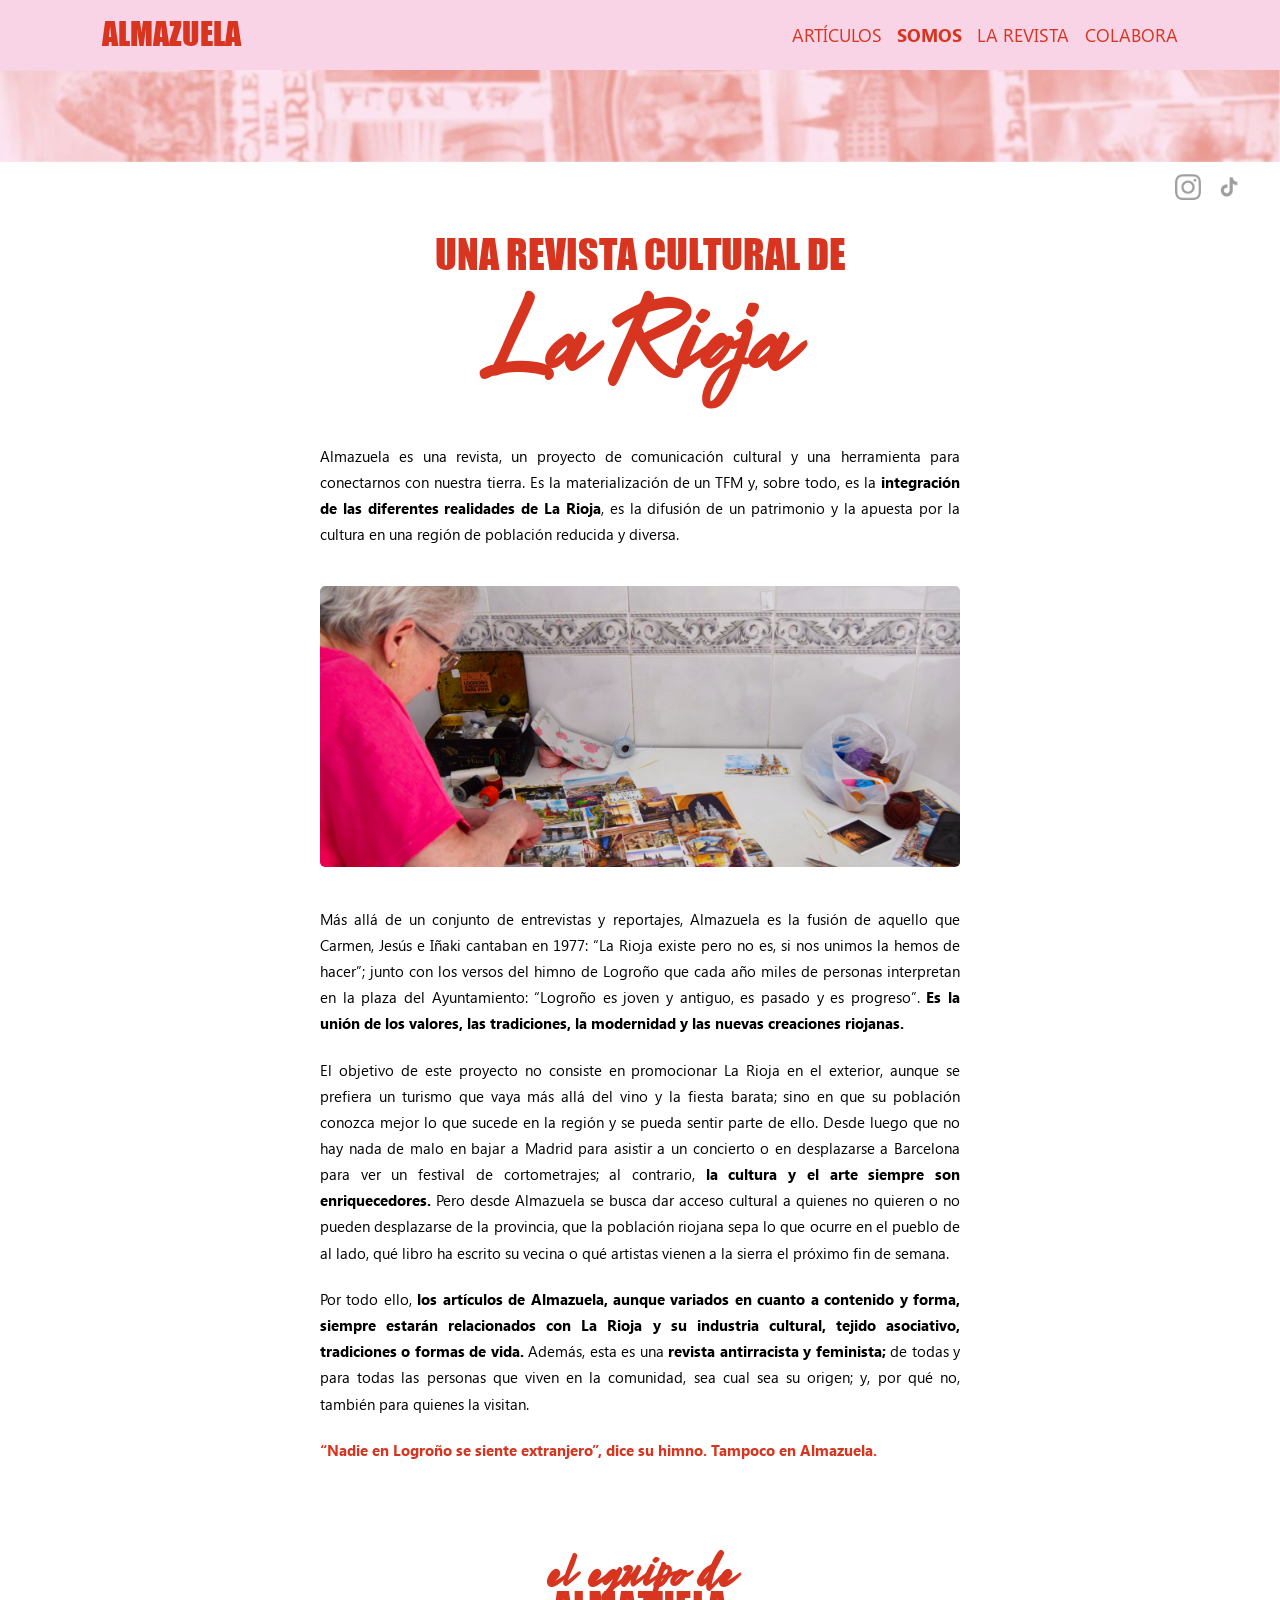
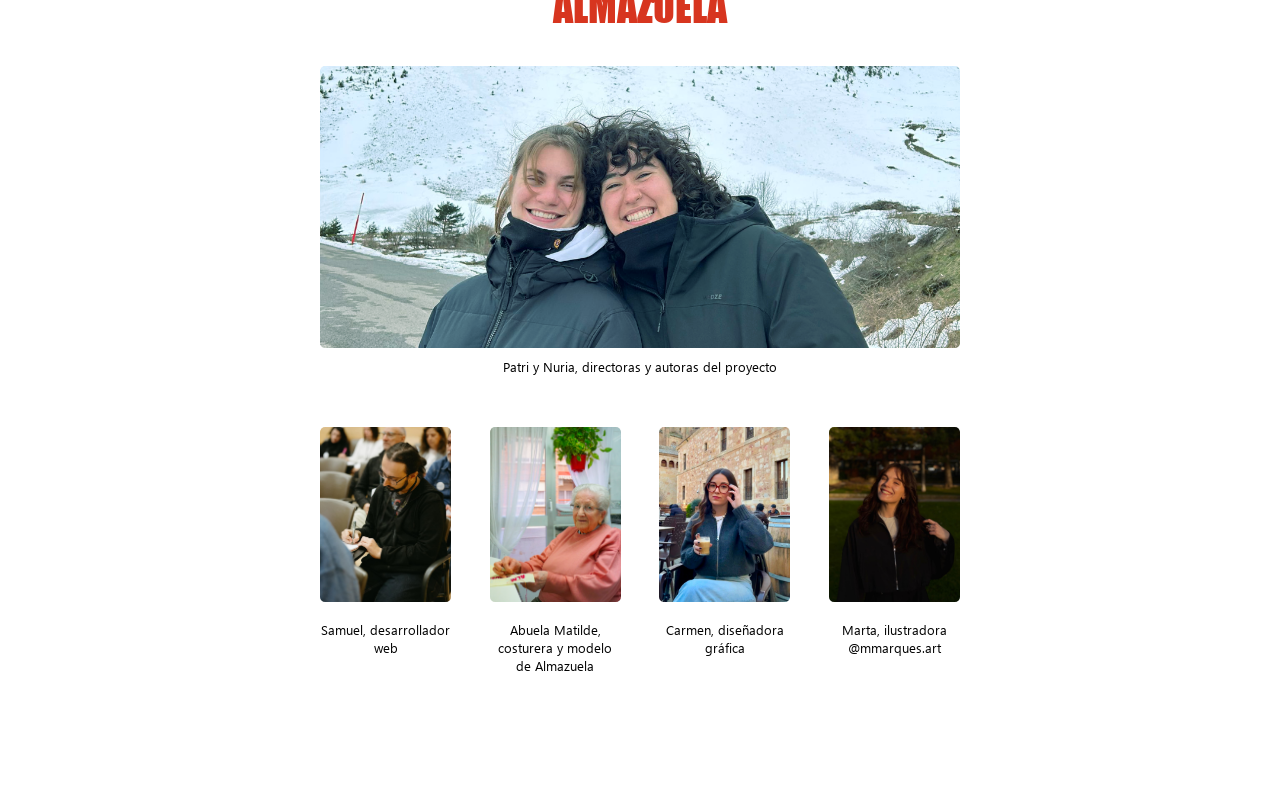
==== commit baefd264: "marta" ====
--- a/aboutUs.html
+++ b/aboutUs.html
@@ -94,7 +94,10 @@
                 <img src="img/Carmen.JPG" alt="Carmen">
                 <p class="team-role">Carmen, diseñadora gráfica</p>
             </div>
-
+ <div class="team-member">
+                <img src="img/marta.jpeg" alt="Marta">
+                <p class="team-role">Marta, ilustradora @mmarques.art</p>
+            </div>
         </div>
 
     </section>
--- a/css/styles.css
+++ b/css/styles.css
@@ -328,6 +328,102 @@
     font-style: italic;
     color: #555;
     margin-bottom: clamp(20px, 3vw, 40px);
+}
+
+/* --------------------------------------------- */
+/* CAROUSEL */
+/* --------------------------------------------- */
+
+.carousel {
+    position: relative;
+    width: 100%;
+    max-width: clamp(200px, 16vw, 420px);
+    margin: clamp(10px, 1.2vw, 20px) auto 0;
+    user-select: none;
+}
+
+.carousel-track {
+    position: relative;
+    width: 100%;
+}
+
+.carousel-slide {
+    display: none;
+    flex-direction: column;
+    align-items: center;
+}
+
+.carousel-slide.active {
+    display: flex;
+}
+
+.carousel-slide img {
+    width: 100%;
+    height: auto;
+    border-radius: clamp(2px, 0.4vw, 6px);
+    object-fit: cover;
+    transition: opacity 0.3s ease;
+}
+
+.carousel-caption {
+    font-size: clamp(12px, 0.8vw, 14px);
+    font-style: italic;
+    color: #555;
+    margin-top: clamp(4px, 0.5vw, 8px);
+    text-align: center;
+    font-family: "SegoeCustom", sans-serif;
+}
+
+.carousel-btn {
+    position: absolute;
+    top: 40%;
+    transform: translateY(-50%);
+    background: rgba(215, 53, 31, 0.75);
+    border: none;
+    color: #fff;
+    font-size: clamp(18px, 1.5vw, 28px);
+    width: clamp(24px, 2vw, 36px);
+    height: clamp(24px, 2vw, 36px);
+    border-radius: 50%;
+    cursor: pointer;
+    display: flex;
+    align-items: center;
+    justify-content: center;
+    transition: background 0.2s;
+    z-index: 2;
+    line-height: 1;
+}
+
+.carousel-btn:hover {
+    background: #D7351F;
+}
+
+.carousel-prev { left: clamp(-14px, -1.2vw, -20px); }
+.carousel-next { right: clamp(-14px, -1.2vw, -20px); }
+
+.carousel-dots {
+    display: flex;
+    justify-content: center;
+    gap: clamp(5px, 0.5vw, 8px);
+    margin-top: clamp(6px, 0.8vw, 10px);
+}
+
+.carousel-dot {
+    width: clamp(6px, 0.5vw, 9px);
+    height: clamp(6px, 0.5vw, 9px);
+    border-radius: 50%;
+    background: #ccc;
+    cursor: pointer;
+    transition: background 0.2s;
+}
+
+.carousel-dot.active {
+    background: #D7351F;
+}
+
+.article-carousel {
+    max-width: 100%;
+    margin: clamp(10px, 1.5vw, 20px) auto clamp(4px, 0.6vw, 8px);
 }
 
 /* --------------------------------------------- */
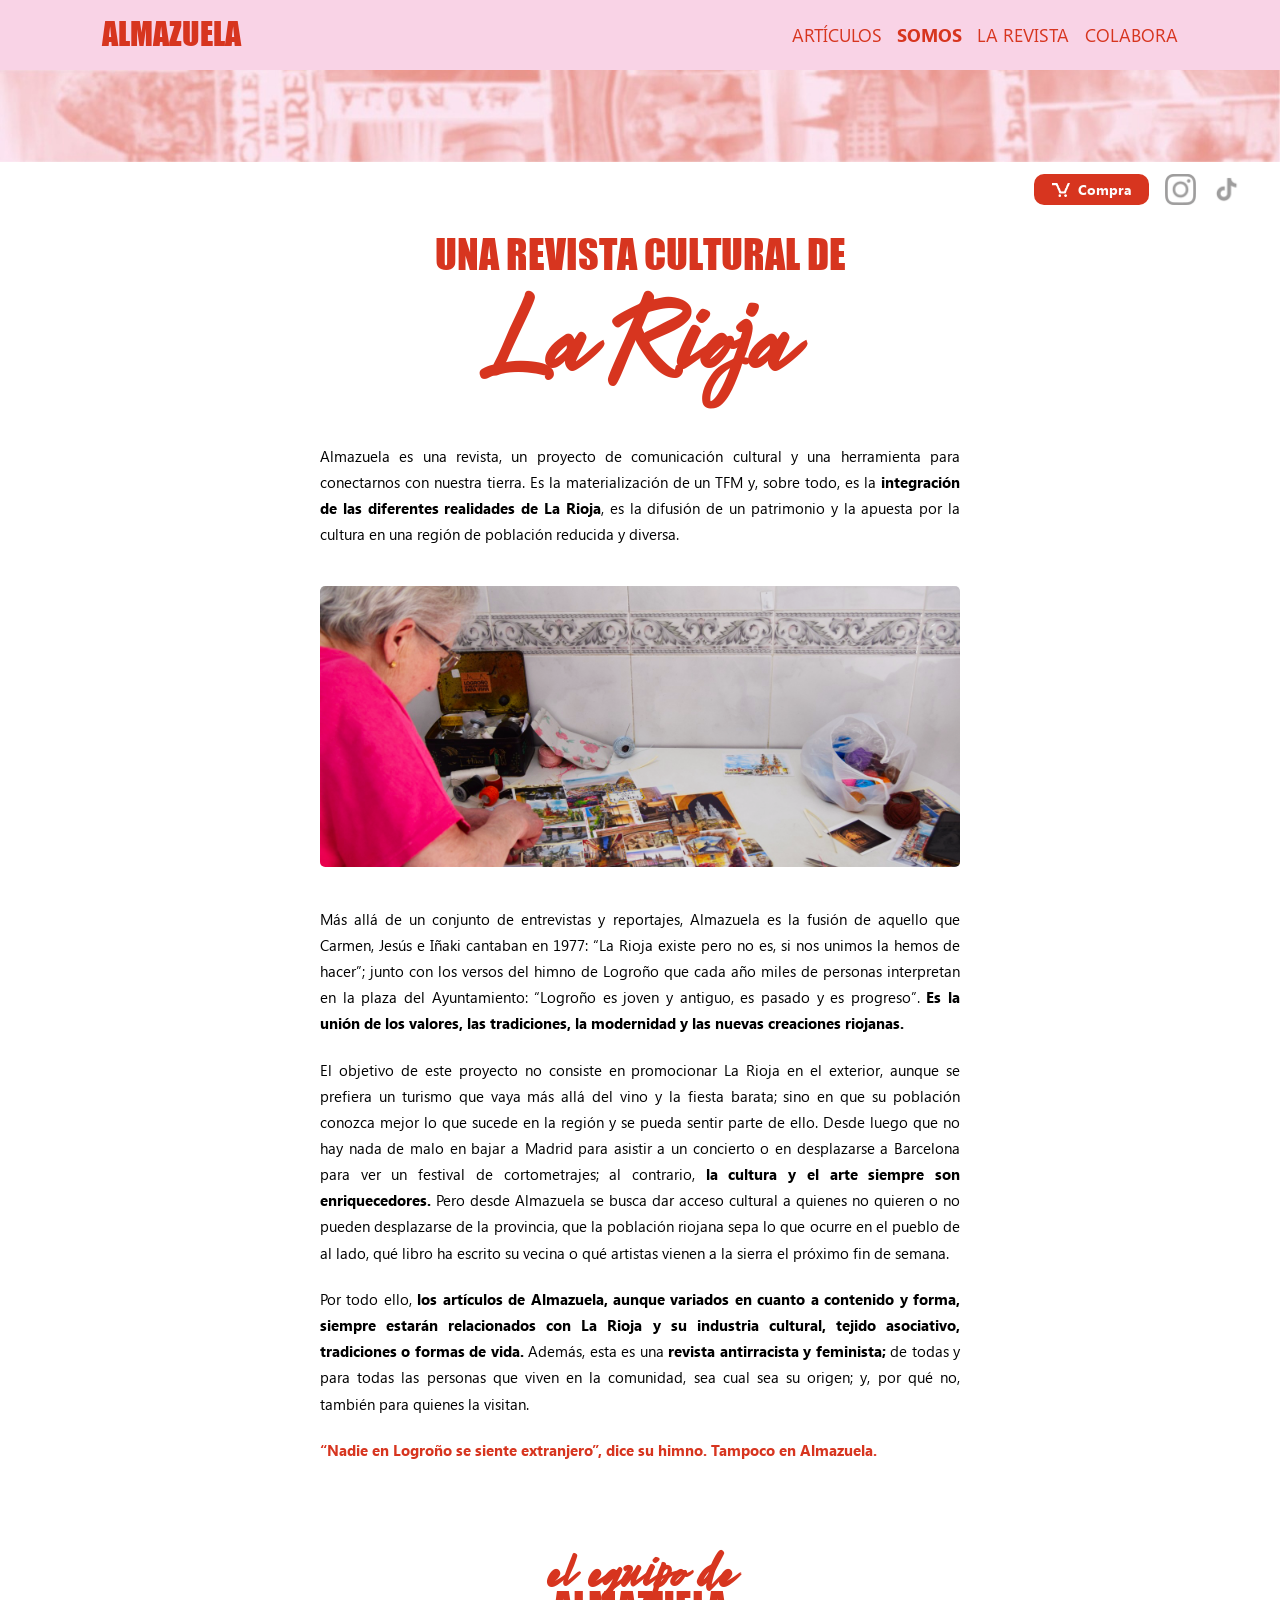
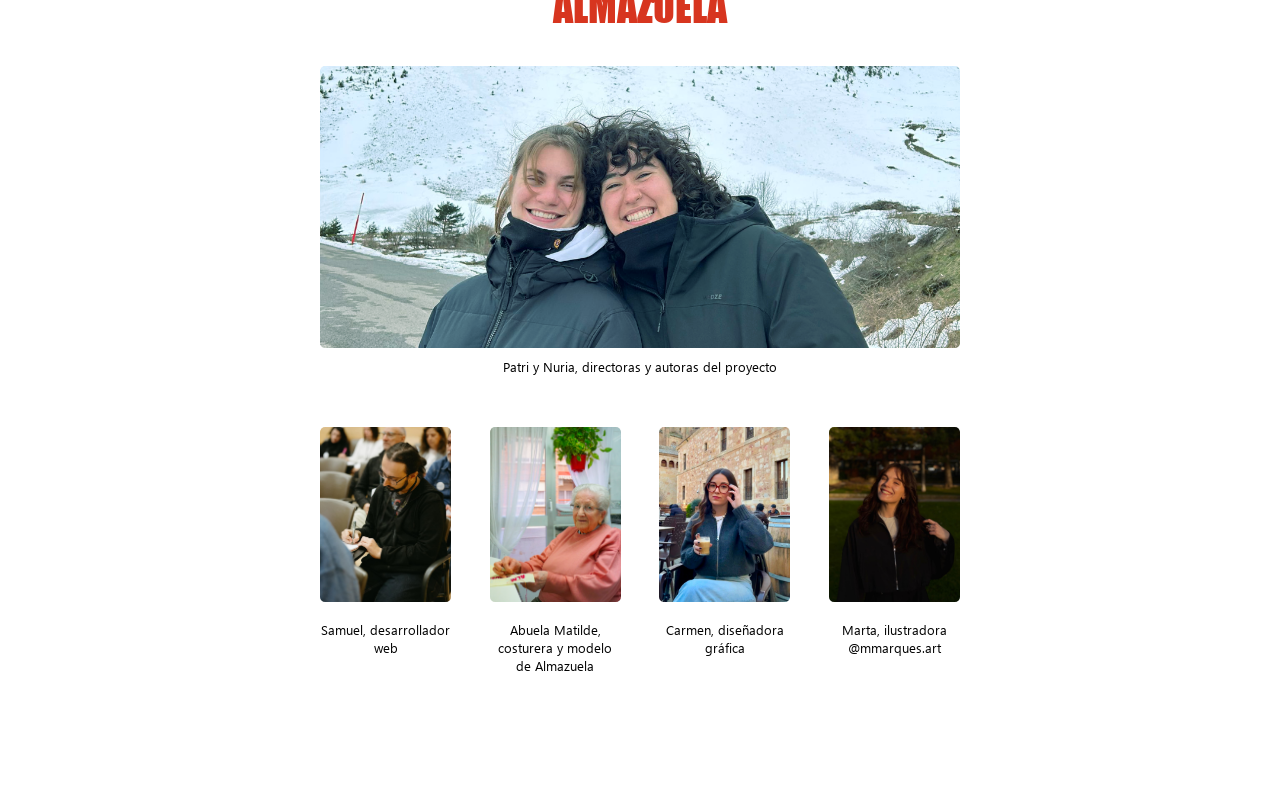
==== commit 484278ce: "Sept Additions -Button "Compra" -cronicas section added on articles csv and index.html -cursor point" ====
--- a/aboutUs.html
+++ b/aboutUs.html
@@ -31,6 +31,10 @@
         <img class="flag-img" src="img/Header.png" alt="flag"/>
 
         <div class="social-bar"> 
+            <a href="https://forms.gle/xrF73XdyJ59eAeHt8" class="shop-btn">
+                <img src="img/Shop.png" alt="Shop" class="shop-icon">
+                <span>Compra</span>
+            </a>
             <a href="https://www.instagram.com/almazuelarevista/" target="_blank">
                 <img src="img/Instagram.png" alt="Instagram" class="social-icon">
             </a>
@@ -94,7 +98,8 @@
                 <img src="img/Carmen.JPG" alt="Carmen">
                 <p class="team-role">Carmen, diseñadora gráfica</p>
             </div>
- <div class="team-member">
+            
+            <div class="team-member">
                 <img src="img/marta.jpeg" alt="Marta">
                 <p class="team-role">Marta, ilustradora @mmarques.art</p>
             </div>
--- a/css/styles.css
+++ b/css/styles.css
@@ -128,6 +128,7 @@
     all: inherit;         
     text-decoration: none;
     display: inline-block;
+    cursor: pointer;
 }
 
 
@@ -182,12 +183,15 @@
     right: clamp(10px, 3vw, 80px);
     margin-top: clamp(10px, 1vw, 20px);
     display: flex;
+    align-items: center;
     gap: clamp(10px, 1.2vw, 20px);
+    --bar-size: clamp(30px, 2.4vw, 44px);
 }
 
 .social-icon {
-    width: clamp(20px, 2vw, 35px);
-    height: clamp(20px, 2vw, 35px);
+    display: block;
+    width: var(--bar-size);
+    height: var(--bar-size);
     object-fit: contain;
     cursor: pointer;
     transition: transform 0.2s;
@@ -196,6 +200,37 @@
 
 .social-icon:hover {
     transform: scale(1.15);
+}
+
+.shop-btn {
+    display: flex;
+    align-items: center;
+    gap: clamp(6px, 0.6vw, 10px);
+    height: var(--bar-size);
+    background-color: #D7351F;
+    padding: 0 clamp(14px, 1.4vw, 22px);
+    border-radius: clamp(4px, 2vw, 10px);
+    text-decoration: none;
+    transition: background-color 0.2s, transform 0.2s;
+}
+
+.shop-btn:hover {
+    background-color: #b62c19;
+    transform: scale(1.05);
+}
+
+.shop-btn span {
+    font-family: "SegoeCustom";
+    font-weight: 700;
+    font-size: clamp(14px, 0.9vw, 18px);
+    color: #fcfcfc;
+    line-height: 1;
+}
+
+.shop-icon {
+    width: clamp(16px, 1.4vw, 24px);
+    height: clamp(16px, 1.4vw, 24px);
+    object-fit: contain;
 }
 
 /* --------------------------------------------- */
@@ -563,8 +598,8 @@
 .team-section {
     width: 100%;
     margin: clamp(40px, 4vw, 60px) auto clamp(80px, 8vw, 120px);
-    display: flex;
-    justify-content: space-between;
+    display: grid;
+    grid-template-columns: repeat(4, 1fr);
     gap: clamp(20px, 3vw, 40px);
 }
 
@@ -579,7 +614,7 @@
 }
 
 .team-member {
-    width: 33%;
+    width: 100%;
     text-align: center;
     font-family: "SegoeCustom";
 }
@@ -637,6 +672,18 @@
 /* --------------------------------------------- */
 /* MOBILE BREAKPOINT */
 /* --------------------------------------------- */
+
+@media (max-width: 1000px)
+{
+    .social-bar {
+        position: static;
+        display: flex;          
+        justify-content: flex-end;
+        margin-top: clamp(10px, 3vw, 20px);
+        width: 100%;
+        padding-right: clamp(10px, 3vw, 20px);
+    }
+}
 
 @media (max-width: 900px) {
 
@@ -670,15 +717,6 @@
         line-height: 1.4;
     }
 
-    .social-bar {
-        position: static;
-        display: flex;          
-        justify-content: flex-end;
-        margin-top: clamp(10px, 3vw, 20px);
-        width: 100%;
-        padding-right: clamp(10px, 3vw, 20px);
-    }
-
     .flag {
         margin-top: clamp(70px, 8vw, 100px);
     }
@@ -698,14 +736,11 @@
     }
 
     .team-section {
-        flex-direction: row;
-        justify-content: center;
-        gap: clamp(10px, 3vw, 20px);
-        align-items: flex-start; 
+        grid-template-columns: repeat(2, 1fr);
     }
 
     .team-member {
-        width: 33%;
+        width: 100%;
         text-align: center;
         display: flex;
         flex-direction: column;
